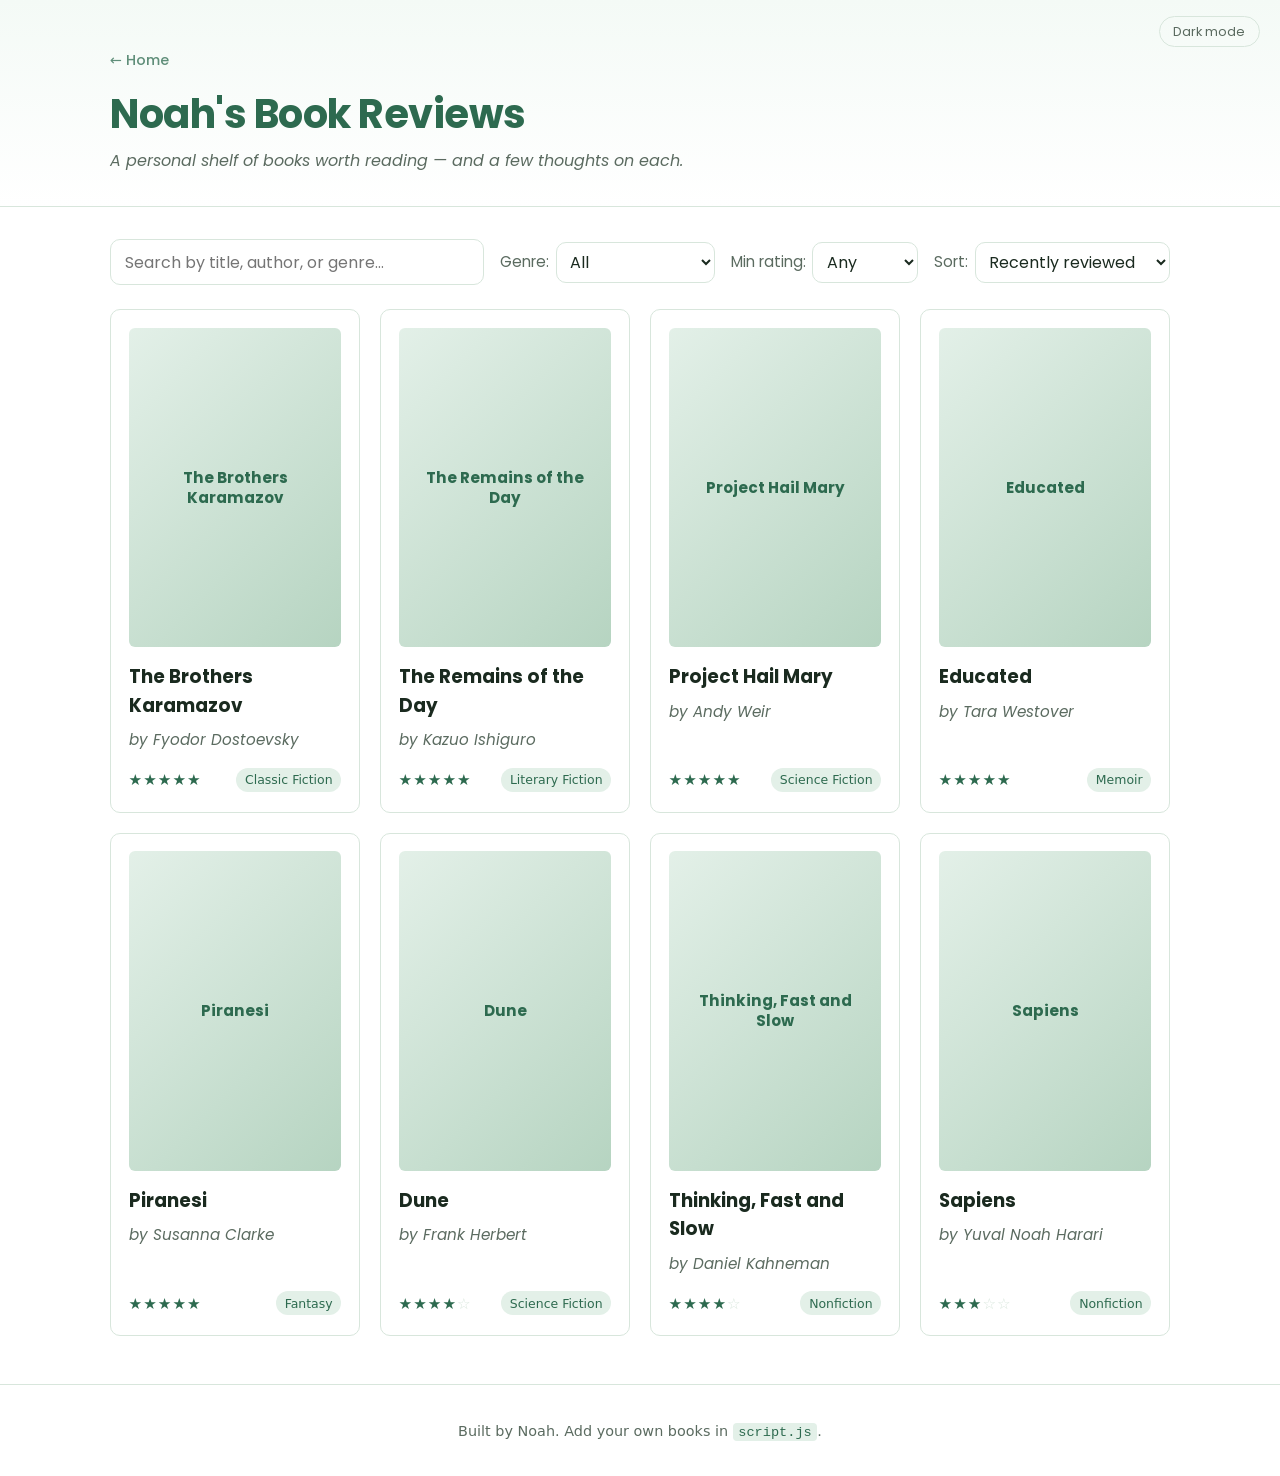
==== library.html @ 859ec6d1 "Add light/dark mode toggle - Dark colour scheme using CSS custom properties on html[data-theme="dark" ====
<!DOCTYPE html>
<html lang="en">
<head>
  <meta charset="UTF-8" />
  <meta name="viewport" content="width=device-width, initial-scale=1.0" />
  <title>Noah's Book Reviews</title>
  <script>
    (function(){
      var t=localStorage.getItem('theme')||(window.matchMedia('(prefers-color-scheme: dark)').matches?'dark':'light');
      document.documentElement.setAttribute('data-theme',t);
    })();
  </script>
  <link rel="preconnect" href="https://fonts.googleapis.com" />
  <link rel="preconnect" href="https://fonts.gstatic.com" crossorigin />
  <link rel="stylesheet" href="https://fonts.googleapis.com/css2?family=Poppins:wght@300;400;500;600;700&display=swap" />
  <link rel="stylesheet" href="styles.css" />
</head>
<body>
  <header class="site-header">
    <div class="container">
      <a href="index.html" class="home-link" aria-label="Back to home">&larr; Home</a>
      <button id="theme-toggle" class="theme-toggle" aria-label="Switch to dark mode">Dark mode</button>
      <h1 class="site-title"><a href="index.html">Noah's Book Reviews</a></h1>
      <p class="site-tagline">A personal shelf of books worth reading — and a few thoughts on each.</p>
    </div>
  </header>

  <main class="container" id="library-view">
    <section class="controls">
      <input
        type="search"
        id="search"
        class="search-input"
        placeholder="Search by title, author, or genre…"
        aria-label="Search books"
      />
      <div class="filter-group">
        <label for="genre-filter">Genre:</label>
        <select id="genre-filter" aria-label="Filter by genre">
          <option value="">All</option>
        </select>
      </div>
      <div class="filter-group">
        <label for="rating-filter">Min rating:</label>
        <select id="rating-filter" aria-label="Filter by minimum rating">
          <option value="0">Any</option>
          <option value="3">3+ stars</option>
          <option value="4">4+ stars</option>
          <option value="5">5 stars</option>
        </select>
      </div>
      <div class="filter-group">
        <label for="sort">Sort:</label>
        <select id="sort" aria-label="Sort books">
          <option value="recent">Recently reviewed</option>
          <option value="rating-desc">Rating (high to low)</option>
          <option value="rating-asc">Rating (low to high)</option>
          <option value="title">Title (A–Z)</option>
          <option value="author">Author (A–Z)</option>
        </select>
      </div>
    </section>

    <section id="book-grid" class="book-grid" aria-live="polite"></section>

    <p id="empty-state" class="empty-state" hidden>No books match your filters.</p>
  </main>

  <main class="container article-view" id="article-view" hidden>
    <nav class="article-nav-top" aria-label="Article navigation">
      <a href="#" class="back-link" id="back-link">&larr; Back to all reviews</a>
    </nav>
    <article id="article-body" class="article"></article>
    <nav class="article-nav-bottom" aria-label="More reviews">
      <a href="#" class="nav-button" id="prev-link" hidden>&larr; <span></span></a>
      <a href="#" class="nav-button center" id="library-link">All reviews</a>
      <a href="#" class="nav-button" id="next-link" hidden><span></span> &rarr;</a>
    </nav>
  </main>

  <div id="modal" class="modal" hidden aria-hidden="true" role="dialog" aria-modal="true" aria-labelledby="modal-title">
    <div class="modal-backdrop" data-close></div>
    <article class="modal-content">
      <button class="modal-close" data-close aria-label="Close">&times;</button>
      <div id="modal-body"></div>
    </article>
  </div>

  <footer class="site-footer">
    <div class="container">
      <p>Built by Noah. Add your own books in <code>script.js</code>.</p>
    </div>
  </footer>

  <script src="script.js"></script>
  <script src="theme.js"></script>
</body>
</html>
---- styles.css ----
:root {
  --bg: #ffffff;
  --surface: #ffffff;
  --text: #1a2a1f;
  --text-muted: #5b6b60;
  --accent: #2d6a4f;
  --accent-soft: #e3f0e8;
  --border: #d8e6dc;
  --shadow: 0 4px 18px rgba(26, 42, 31, 0.08);
  --star: #2d6a4f;
  --star-empty: #d8e6dc;
  --radius: 10px;
}

html[data-theme="dark"] {
  --bg: #111815;
  --surface: #1a2520;
  --text: #e2ede6;
  --text-muted: #7a9e87;
  --accent: #52b788;
  --accent-soft: #1a3326;
  --border: #2c3d32;
  --shadow: 0 4px 18px rgba(0, 0, 0, 0.4);
  --star: #52b788;
  --star-empty: #2c3d32;
}

* { box-sizing: border-box; }

/* Smooth colour transitions when toggling theme */
body, .site-header, .book-card, .book-cover, .modal-content,
.search-input, .filter-group select, .nav-button, .genre-tag,
.back-link, .article-content, .pull-quote, .favorite-quote {
  transition: background-color 0.25s ease, border-color 0.25s ease, color 0.2s ease;
}

html, body {
  margin: 0;
  padding: 0;
  background: var(--bg);
  color: var(--text);
  font-family: 'Poppins', -apple-system, system-ui, sans-serif;
  line-height: 1.55;
  overflow-x: hidden;
  -webkit-text-size-adjust: 100%;
}

.container {
  max-width: 1100px;
  margin: 0 auto;
  padding: 0 1.25rem;
}

.site-header {
  padding: 3rem 0 2rem;
  border-bottom: 1px solid var(--border);
  background: linear-gradient(180deg, #f4faf6 0%, var(--bg) 100%);
  position: relative;
}
html[data-theme="dark"] .site-header {
  background: linear-gradient(180deg, #141f17 0%, var(--bg) 100%);
}

.theme-toggle {
  position: absolute;
  top: 1rem;
  right: 1.25rem;
  padding: 0.35rem 0.85rem;
  border-radius: 999px;
  border: 1.5px solid var(--border);
  background: transparent;
  color: var(--text-muted);
  font-size: 0.8rem;
  font-family: inherit;
  cursor: pointer;
  transition: border-color 0.15s ease, color 0.15s ease, background 0.15s ease;
  white-space: nowrap;
}
.theme-toggle:hover {
  border-color: var(--accent);
  color: var(--accent);
}

.home-link {
  display: inline-block;
  color: var(--accent);
  text-decoration: none;
  font-size: 0.9rem;
  font-weight: 500;
  margin-bottom: 0.75rem;
  opacity: 0.75;
  transition: opacity 0.15s ease;
}
.home-link:hover { opacity: 1; }

.site-title {
  margin: 0 0 0.25rem;
  font-size: 2.5rem;
  letter-spacing: -0.5px;
  color: var(--accent);
}
.site-title a {
  color: inherit;
  text-decoration: none;
}

.site-tagline {
  margin: 0;
  color: var(--text-muted);
  font-style: italic;
}

.controls {
  display: flex;
  flex-wrap: wrap;
  gap: 0.75rem 1rem;
  align-items: center;
  margin: 2rem 0 1.5rem;
}

.search-input {
  flex: 1 1 260px;
  padding: 0.6rem 0.85rem;
  border: 1px solid var(--border);
  border-radius: var(--radius);
  font-size: 1rem;
  font-family: inherit;
  background: var(--surface);
}
.search-input:focus {
  outline: none;
  border-color: var(--accent);
  box-shadow: 0 0 0 3px var(--accent-soft);
}

.filter-group {
  display: flex;
  align-items: center;
  gap: 0.4rem;
  font-size: 0.95rem;
  color: var(--text-muted);
}

.filter-group select {
  padding: 0.45rem 0.6rem;
  border: 1px solid var(--border);
  border-radius: var(--radius);
  background: var(--surface);
  font-family: inherit;
  font-size: 1rem;
  color: var(--text);
}

.book-grid {
  display: grid;
  grid-template-columns: repeat(auto-fill, minmax(240px, 1fr));
  gap: 1.25rem;
  padding-bottom: 3rem;
}

.book-card {
  background: var(--surface);
  border: 1px solid var(--border);
  border-radius: var(--radius);
  padding: 1.1rem 1.1rem 1.25rem;
  cursor: pointer;
  transition: transform 0.15s ease, box-shadow 0.15s ease, border-color 0.15s ease;
  display: flex;
  flex-direction: column;
  gap: 0.5rem;
}
.book-card:hover {
  transform: translateY(-3px);
  box-shadow: var(--shadow);
  border-color: #b6d4c1;
}

html[data-theme="dark"] .book-cover {
  background: linear-gradient(135deg, #1a3326 0%, #2a4a38 100%);
}

.book-cover {
  background: linear-gradient(135deg, #e3f0e8 0%, #b6d4c1 100%);
  border-radius: 6px;
  aspect-ratio: 2 / 3;
  display: flex;
  align-items: center;
  justify-content: center;
  text-align: center;
  padding: 0.75rem;
  color: var(--accent);
  font-weight: bold;
  font-size: 0.95rem;
  margin-bottom: 0.5rem;
  line-height: 1.3;
  overflow: hidden;
}

.book-title {
  margin: 0;
  font-size: 1.15rem;
  color: var(--text);
}

.book-author {
  margin: 0;
  color: var(--text-muted);
  font-style: italic;
  font-size: 0.95rem;
}

.book-meta {
  display: flex;
  justify-content: space-between;
  align-items: center;
  margin-top: auto;
  padding-top: 0.5rem;
  font-size: 0.85rem;
  color: var(--text-muted);
}

.stars { letter-spacing: 1px; font-size: 0.95rem; }
.stars .filled { color: var(--star); }
.stars .empty { color: var(--star-empty); }

.genre-tag {
  background: var(--accent-soft);
  color: var(--accent);
  padding: 0.15rem 0.55rem;
  border-radius: 999px;
  font-size: 0.78rem;
  font-family: -apple-system, system-ui, sans-serif;
}

.empty-state {
  text-align: center;
  color: var(--text-muted);
  padding: 3rem 1rem;
  font-style: italic;
}

.modal {
  position: fixed;
  inset: 0;
  display: flex;
  align-items: center;
  justify-content: center;
  z-index: 100;
  padding: 1.5rem;
}
.modal[hidden] { display: none; }

.modal-backdrop {
  position: absolute;
  inset: 0;
  background: rgba(20, 18, 14, 0.55);
  backdrop-filter: blur(2px);
}
html[data-theme="dark"] .modal-backdrop {
  background: rgba(0, 0, 0, 0.72);
}

.modal-content {
  position: relative;
  background: var(--surface);
  border-radius: var(--radius);
  max-width: 640px;
  width: 100%;
  max-height: 90vh;
  overflow-y: auto;
  padding: 2rem 2rem 2.25rem;
  box-shadow: 0 20px 60px rgba(0,0,0,0.25);
  animation: pop 0.18s ease-out;
}

@keyframes pop {
  from { transform: scale(0.96); opacity: 0; }
  to   { transform: scale(1);    opacity: 1; }
}

.modal-close {
  position: absolute;
  top: 0.5rem;
  right: 0.75rem;
  background: none;
  border: none;
  font-size: 2rem;
  line-height: 1;
  color: var(--text-muted);
  cursor: pointer;
  padding: 0.25rem 0.5rem;
}
.modal-close:hover { color: var(--accent); }

.modal h2 {
  margin: 0 0 0.25rem;
  color: var(--accent);
  font-size: 1.7rem;
}
.modal .author {
  color: var(--text-muted);
  font-style: italic;
  margin: 0 0 1rem;
}

.review-meta {
  display: flex;
  flex-wrap: wrap;
  gap: 0.75rem 1.25rem;
  font-size: 0.9rem;
  color: var(--text-muted);
  border-top: 1px solid var(--border);
  border-bottom: 1px solid var(--border);
  padding: 0.75rem 0;
  margin: 1rem 0 1.25rem;
  font-family: -apple-system, system-ui, sans-serif;
}

.review-text {
  font-size: 1.02rem;
  white-space: pre-wrap;
}

.review-text p { margin: 0 0 1em; }

.favorite-quote {
  border-left: 3px solid var(--accent);
  background: var(--accent-soft);
  padding: 0.75rem 1rem;
  margin: 1.25rem 0 0.5rem;
  font-style: italic;
  color: #1f4030;
  border-radius: 0 6px 6px 0;
}
html[data-theme="dark"] .favorite-quote { color: #a8cdb8; }

/* ---- Article view (Medium-style) ---- */
.article-view {
  max-width: 720px;
  padding-top: 1.5rem;
  padding-bottom: 4rem;
}

.article-nav-top {
  margin-bottom: 2rem;
}

.back-link {
  color: var(--accent);
  text-decoration: none;
  font-size: 0.95rem;
  font-weight: 500;
  display: inline-flex;
  align-items: center;
  gap: 0.35rem;
  padding: 0.4rem 0;
  transition: opacity 0.15s ease;
}
.back-link:hover { opacity: 0.7; }

.article header { margin-bottom: 2rem; }

.article h1 {
  font-size: 2.4rem;
  line-height: 1.2;
  margin: 0 0 0.5rem;
  color: var(--text);
  letter-spacing: -0.5px;
  font-weight: 600;
}

.article .article-author {
  font-size: 1.15rem;
  color: var(--text-muted);
  margin: 0 0 1.25rem;
  font-style: italic;
}

.article-meta-row {
  display: flex;
  flex-wrap: wrap;
  align-items: center;
  gap: 0.75rem 1.25rem;
  padding: 1rem 0;
  border-top: 1px solid var(--border);
  border-bottom: 1px solid var(--border);
  font-size: 0.9rem;
  color: var(--text-muted);
}

.article-meta-row .stars { font-size: 1.1rem; }

.article-content {
  font-size: 1.18rem;
  line-height: 1.75;
  color: #2a3a30;
  margin-top: 2rem;
}
html[data-theme="dark"] .article-content { color: #c8ddd0; }

.article-content p { margin: 0 0 1.5em; }

.article-content h2 {
  font-size: 1.55rem;
  margin: 2.25rem 0 1rem;
  color: var(--text);
  font-weight: 600;
  letter-spacing: -0.25px;
}

.article-content h3 {
  font-size: 1.2rem;
  margin: 1.75rem 0 0.75rem;
  color: var(--text);
  font-weight: 600;
}

.article-content blockquote {
  border-left: 4px solid var(--accent);
  margin: 1.75rem 0;
  padding: 0.25rem 0 0.25rem 1.25rem;
  color: var(--text);
  font-style: italic;
  font-size: 1.25rem;
  line-height: 1.55;
}

.pull-quote {
  border-left: 4px solid var(--accent);
  background: var(--accent-soft);
  padding: 1.25rem 1.5rem;
  margin: 2rem 0;
  font-style: italic;
  color: #1f4030;
  border-radius: 0 6px 6px 0;
  font-size: 1.15rem;
  line-height: 1.6;
}
html[data-theme="dark"] .pull-quote { color: #a8cdb8; }
.pull-quote .quote-label {
  display: block;
  font-style: normal;
  font-size: 0.75rem;
  letter-spacing: 1.5px;
  text-transform: uppercase;
  color: var(--accent);
  margin-bottom: 0.5rem;
  font-weight: 600;
}

.article-nav-bottom {
  display: grid;
  grid-template-columns: 1fr auto 1fr;
  gap: 0.75rem;
  margin-top: 3rem;
  padding-top: 2rem;
  border-top: 1px solid var(--border);
  align-items: stretch;
}

.nav-button {
  display: flex;
  align-items: center;
  gap: 0.4rem;
  padding: 0.85rem 1rem;
  border: 1px solid var(--border);
  border-radius: var(--radius);
  text-decoration: none;
  color: var(--text);
  font-size: 0.95rem;
  background: var(--surface);
  transition: border-color 0.15s ease, color 0.15s ease, background 0.15s ease;
  min-width: 0;
}
.nav-button:hover {
  border-color: var(--accent);
  color: var(--accent);
}
.nav-button span {
  overflow: hidden;
  text-overflow: ellipsis;
  white-space: nowrap;
}
.nav-button.center {
  background: var(--accent);
  color: #fff;
  border-color: var(--accent);
  font-weight: 500;
  justify-content: center;
}
.nav-button.center:hover { opacity: 0.9; color: #fff; }
.nav-button:last-child { justify-content: flex-end; text-align: right; }

/* ---- Mobile (single consolidated block) ---- */
@media (max-width: 700px) {
  .container { padding: 0 1rem; }

  /* Header */
  .site-header { padding: 1.75rem 0 1.25rem; }
  .site-title { font-size: 1.7rem; }
  .site-tagline { font-size: 0.95rem; }
  .home-link {
    padding: 0.5rem 0;
    font-size: 0.95rem;
    margin-bottom: 0.5rem;
  }

  /* Controls — stack search full-width, filters in a 2-col grid */
  .controls {
    margin: 1.25rem 0 1.25rem;
    gap: 0.6rem;
  }
  .search-input {
    flex: 1 1 100%;
    padding: 0.75rem 0.9rem;
    font-size: 1rem;
  }
  .filter-group {
    flex: 1 1 calc(50% - 0.3rem);
    justify-content: space-between;
    font-size: 0.85rem;
  }
  .filter-group select {
    flex: 1;
    min-width: 0;
    padding: 0.65rem 0.5rem;
    font-size: 1rem;
  }

  /* Book grid: 2 columns on phones */
  .book-grid {
    grid-template-columns: repeat(2, 1fr);
    gap: 0.85rem;
    padding-bottom: 2rem;
  }
  .book-card {
    padding: 0.75rem 0.75rem 0.9rem;
    gap: 0.35rem;
  }
  .book-cover {
    font-size: 0.78rem;
    padding: 0.5rem;
    margin-bottom: 0.35rem;
  }
  .book-title { font-size: 0.95rem; line-height: 1.25; }
  .book-author { font-size: 0.82rem; }
  .book-meta {
    flex-direction: column;
    align-items: flex-start;
    gap: 0.35rem;
    font-size: 0.78rem;
  }
  .stars { font-size: 0.85rem; }
  .genre-tag { font-size: 0.7rem; }

  /* Modal */
  .modal { padding: 0.75rem; }
  .modal-content {
    padding: 1.5rem 1.1rem 1.75rem;
    max-height: 92vh;
    border-radius: 12px;
  }
  .modal h2 { font-size: 1.4rem; }
  .modal-close {
    font-size: 2rem;
    padding: 0.5rem 0.75rem;
    top: 0.25rem;
    right: 0.5rem;
    min-width: 44px;
    min-height: 44px;
  }
  .review-meta {
    gap: 0.4rem 1rem;
    font-size: 0.85rem;
  }
  .full-breakdown-btn {
    display: block;
    width: 100%;
    text-align: center;
    padding: 0.85rem 1rem;
  }

  /* Article view */
  .article-view { padding-top: 1rem; padding-bottom: 2.5rem; }
  .article-nav-top { margin-bottom: 1.25rem; }
  .back-link { padding: 0.6rem 0; font-size: 1rem; }
  .article header { margin-bottom: 1.5rem; }
  .article h1 { font-size: 1.8rem; }
  .article .article-author { font-size: 1rem; margin-bottom: 1rem; }
  .article-meta-row {
    font-size: 0.85rem;
    gap: 0.5rem 1rem;
    padding: 0.75rem 0;
  }
  .article-content {
    font-size: 1.05rem;
    line-height: 1.7;
    margin-top: 1.5rem;
  }
  .article-content h2 { font-size: 1.3rem; margin: 1.75rem 0 0.75rem; }
  .article-content h3 { font-size: 1.1rem; }
  .article-content blockquote { font-size: 1.1rem; padding-left: 1rem; }
  .pull-quote { font-size: 1rem; padding: 1rem 1.1rem; }
  .article-nav-bottom {
    grid-template-columns: 1fr;
    margin-top: 2rem;
    padding-top: 1.5rem;
  }
  .nav-button {
    padding: 0.95rem 1rem;
    font-size: 0.95rem;
  }
  .nav-button:last-child { justify-content: flex-start; text-align: left; }
}

/* Very small screens — single book column */
@media (max-width: 380px) {
  .book-grid { grid-template-columns: 1fr; }
  .filter-group { flex: 1 1 100%; }
}

/* ---- Modal "See full breakdown" button ---- */
.full-breakdown-btn {
  display: inline-block;
  margin-top: 1.5rem;
  padding: 0.7rem 1.4rem;
  background: var(--accent);
  color: #fff;
  text-decoration: none;
  border-radius: var(--radius);
  font-size: 0.95rem;
  font-weight: 500;
  border: none;
  cursor: pointer;
  font-family: inherit;
  transition: opacity 0.15s ease;
}
.full-breakdown-btn:hover { opacity: 0.88; }

.site-footer {
  border-top: 1px solid var(--border);
  padding: 1.25rem 0;
  color: var(--text-muted);
  font-size: 0.9rem;
  text-align: center;
  font-family: -apple-system, system-ui, sans-serif;
}
.site-footer code {
  background: var(--accent-soft);
  color: var(--accent);
  padding: 0.1rem 0.35rem;
  border-radius: 4px;
  font-size: 0.85rem;
}
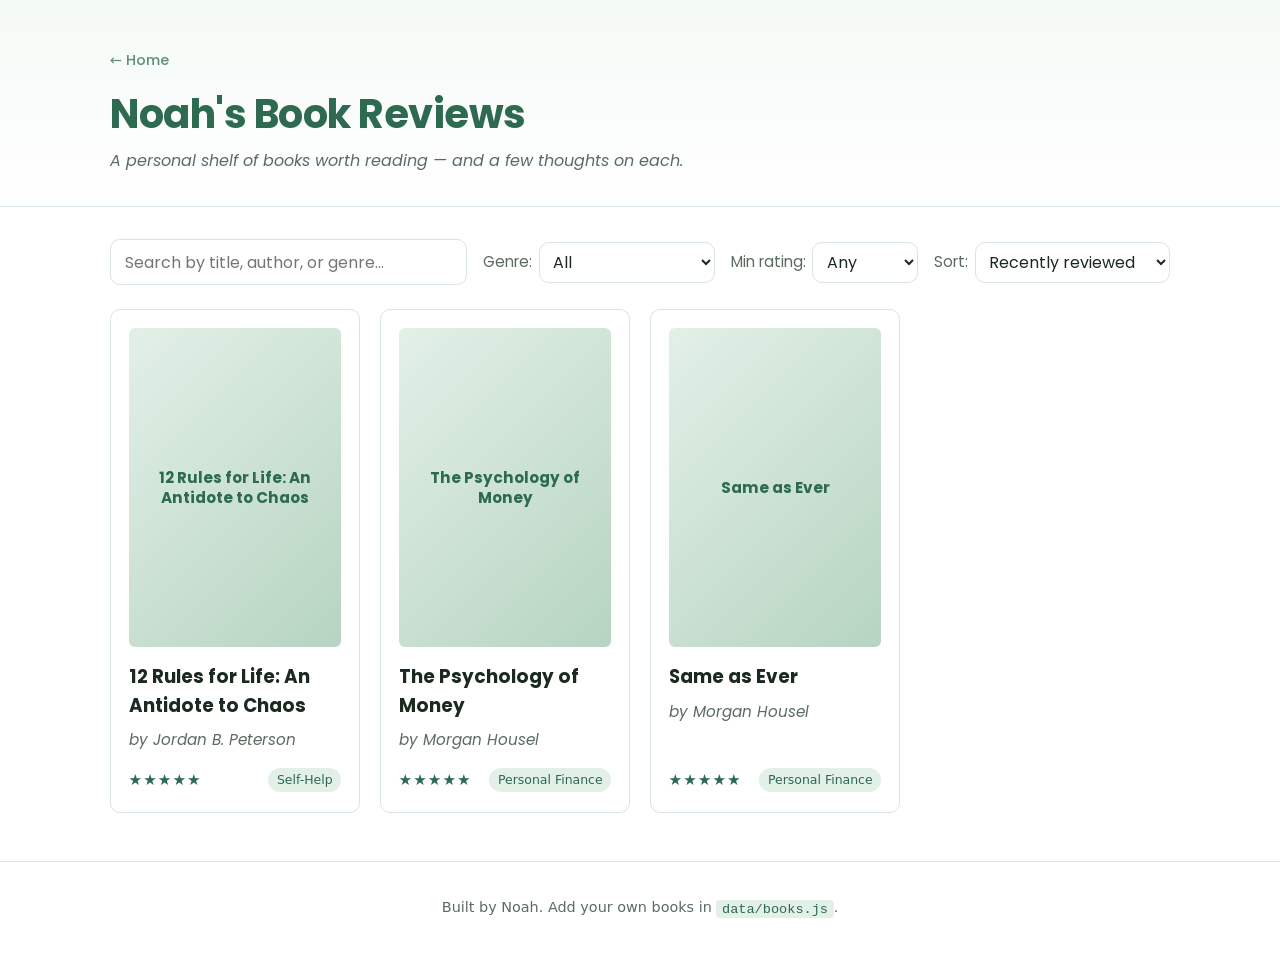
==== commit ff7e9c70: "Tidy directory: assets/, data/, js/ Move CSS into assets/, data arrays into data/, JS logic into js/" ====
--- a/library.html
+++ b/library.html
@@ -4,22 +4,15 @@
   <meta charset="UTF-8" />
   <meta name="viewport" content="width=device-width, initial-scale=1.0" />
   <title>Noah's Book Reviews</title>
-  <script>
-    (function(){
-      var t=localStorage.getItem('theme')||(window.matchMedia('(prefers-color-scheme: dark)').matches?'dark':'light');
-      document.documentElement.setAttribute('data-theme',t);
-    })();
-  </script>
   <link rel="preconnect" href="https://fonts.googleapis.com" />
   <link rel="preconnect" href="https://fonts.gstatic.com" crossorigin />
   <link rel="stylesheet" href="https://fonts.googleapis.com/css2?family=Poppins:wght@300;400;500;600;700&display=swap" />
-  <link rel="stylesheet" href="styles.css" />
+  <link rel="stylesheet" href="assets/styles.css" />
 </head>
 <body>
   <header class="site-header">
     <div class="container">
       <a href="index.html" class="home-link" aria-label="Back to home">&larr; Home</a>
-      <button id="theme-toggle" class="theme-toggle" aria-label="Switch to dark mode">Dark mode</button>
       <h1 class="site-title"><a href="index.html">Noah's Book Reviews</a></h1>
       <p class="site-tagline">A personal shelf of books worth reading — and a few thoughts on each.</p>
     </div>
@@ -88,11 +81,11 @@
 
   <footer class="site-footer">
     <div class="container">
-      <p>Built by Noah. Add your own books in <code>script.js</code>.</p>
+      <p>Built by Noah. Add your own books in <code>data/books.js</code>.</p>
     </div>
   </footer>
 
-  <script src="script.js"></script>
-  <script src="theme.js"></script>
+  <script src="data/books.js"></script>
+  <script src="js/library.js"></script>
 </body>
 </html>
--- a/assets/styles.css
+++ b/assets/styles.css
@@ -0,0 +1,615 @@
+:root {
+  --bg: #ffffff;
+  --surface: #ffffff;
+  --text: #1a2a1f;
+  --text-muted: #5b6b60;
+  --accent: #2d6a4f;
+  --accent-soft: #e3f0e8;
+  --border: #d8e6dc;
+  --shadow: 0 4px 18px rgba(26, 42, 31, 0.08);
+  --star: #2d6a4f;
+  --star-empty: #d8e6dc;
+  --radius: 10px;
+}
+
+* { box-sizing: border-box; }
+
+html, body {
+  margin: 0;
+  padding: 0;
+  background: var(--bg);
+  color: var(--text);
+  font-family: 'Poppins', -apple-system, system-ui, sans-serif;
+  line-height: 1.55;
+  overflow-x: hidden;
+  -webkit-text-size-adjust: 100%;
+}
+
+.container {
+  max-width: 1100px;
+  margin: 0 auto;
+  padding: 0 1.25rem;
+}
+
+.site-header {
+  padding: 3rem 0 2rem;
+  border-bottom: 1px solid var(--border);
+  background: linear-gradient(180deg, #f4faf6 0%, var(--bg) 100%);
+}
+
+.home-link {
+  display: inline-block;
+  color: var(--accent);
+  text-decoration: none;
+  font-size: 0.9rem;
+  font-weight: 500;
+  margin-bottom: 0.75rem;
+  opacity: 0.75;
+  transition: opacity 0.15s ease;
+}
+.home-link:hover { opacity: 1; }
+
+.site-title {
+  margin: 0 0 0.25rem;
+  font-size: 2.5rem;
+  letter-spacing: -0.5px;
+  color: var(--accent);
+}
+.site-title a {
+  color: inherit;
+  text-decoration: none;
+}
+
+.site-tagline {
+  margin: 0;
+  color: var(--text-muted);
+  font-style: italic;
+}
+
+.controls {
+  display: flex;
+  flex-wrap: wrap;
+  gap: 0.75rem 1rem;
+  align-items: center;
+  margin: 2rem 0 1.5rem;
+}
+
+.search-input {
+  flex: 1 1 260px;
+  padding: 0.6rem 0.85rem;
+  border: 1px solid var(--border);
+  border-radius: var(--radius);
+  font-size: 1rem;
+  font-family: inherit;
+  background: var(--surface);
+}
+.search-input:focus {
+  outline: none;
+  border-color: var(--accent);
+  box-shadow: 0 0 0 3px var(--accent-soft);
+}
+
+.filter-group {
+  display: flex;
+  align-items: center;
+  gap: 0.4rem;
+  font-size: 0.95rem;
+  color: var(--text-muted);
+}
+
+.filter-group select {
+  padding: 0.45rem 0.6rem;
+  border: 1px solid var(--border);
+  border-radius: var(--radius);
+  background: var(--surface);
+  font-family: inherit;
+  font-size: 1rem;
+  color: var(--text);
+}
+
+.book-grid {
+  display: grid;
+  grid-template-columns: repeat(auto-fill, minmax(240px, 1fr));
+  gap: 1.25rem;
+  padding-bottom: 3rem;
+}
+
+.book-card {
+  background: var(--surface);
+  border: 1px solid var(--border);
+  border-radius: var(--radius);
+  padding: 1.1rem 1.1rem 1.25rem;
+  cursor: pointer;
+  transition: transform 0.15s ease, box-shadow 0.15s ease, border-color 0.15s ease;
+  display: flex;
+  flex-direction: column;
+  gap: 0.5rem;
+}
+.book-card:hover {
+  transform: translateY(-3px);
+  box-shadow: var(--shadow);
+  border-color: #b6d4c1;
+}
+
+.book-cover {
+  background: linear-gradient(135deg, #e3f0e8 0%, #b6d4c1 100%);
+  border-radius: 6px;
+  aspect-ratio: 2 / 3;
+  display: flex;
+  align-items: center;
+  justify-content: center;
+  text-align: center;
+  padding: 0.75rem;
+  color: var(--accent);
+  font-weight: bold;
+  font-size: 0.95rem;
+  margin-bottom: 0.5rem;
+  line-height: 1.3;
+  overflow: hidden;
+}
+
+.book-title {
+  margin: 0;
+  font-size: 1.15rem;
+  color: var(--text);
+}
+
+.book-author {
+  margin: 0;
+  color: var(--text-muted);
+  font-style: italic;
+  font-size: 0.95rem;
+}
+
+.book-meta {
+  display: flex;
+  justify-content: space-between;
+  align-items: center;
+  margin-top: auto;
+  padding-top: 0.5rem;
+  font-size: 0.85rem;
+  color: var(--text-muted);
+}
+
+.stars { letter-spacing: 1px; font-size: 0.95rem; }
+.stars .filled { color: var(--star); }
+.stars .empty { color: var(--star-empty); }
+
+.genre-tag {
+  background: var(--accent-soft);
+  color: var(--accent);
+  padding: 0.15rem 0.55rem;
+  border-radius: 999px;
+  font-size: 0.78rem;
+  font-family: -apple-system, system-ui, sans-serif;
+}
+
+.empty-state {
+  text-align: center;
+  color: var(--text-muted);
+  padding: 3rem 1rem;
+  font-style: italic;
+}
+
+.modal {
+  position: fixed;
+  inset: 0;
+  display: flex;
+  align-items: center;
+  justify-content: center;
+  z-index: 100;
+  padding: 1.5rem;
+}
+.modal[hidden] { display: none; }
+
+.modal-backdrop {
+  position: absolute;
+  inset: 0;
+  background: rgba(20, 18, 14, 0.55);
+  backdrop-filter: blur(2px);
+}
+
+.modal-content {
+  position: relative;
+  background: var(--surface);
+  border-radius: var(--radius);
+  max-width: 640px;
+  width: 100%;
+  max-height: 90vh;
+  overflow-y: auto;
+  padding: 2rem 2rem 2.25rem;
+  box-shadow: 0 20px 60px rgba(0,0,0,0.25);
+  animation: pop 0.18s ease-out;
+}
+
+@keyframes pop {
+  from { transform: scale(0.96); opacity: 0; }
+  to   { transform: scale(1);    opacity: 1; }
+}
+
+.modal-close {
+  position: absolute;
+  top: 0.5rem;
+  right: 0.75rem;
+  background: none;
+  border: none;
+  font-size: 2rem;
+  line-height: 1;
+  color: var(--text-muted);
+  cursor: pointer;
+  padding: 0.25rem 0.5rem;
+}
+.modal-close:hover { color: var(--accent); }
+
+.modal h2 {
+  margin: 0 0 0.25rem;
+  color: var(--accent);
+  font-size: 1.7rem;
+}
+.modal .author {
+  color: var(--text-muted);
+  font-style: italic;
+  margin: 0 0 1rem;
+}
+
+.review-meta {
+  display: flex;
+  flex-wrap: wrap;
+  gap: 0.75rem 1.25rem;
+  font-size: 0.9rem;
+  color: var(--text-muted);
+  border-top: 1px solid var(--border);
+  border-bottom: 1px solid var(--border);
+  padding: 0.75rem 0;
+  margin: 1rem 0 1.25rem;
+  font-family: -apple-system, system-ui, sans-serif;
+}
+
+.review-text {
+  font-size: 1.02rem;
+  white-space: pre-wrap;
+}
+
+.review-text p { margin: 0 0 1em; }
+
+.favorite-quote {
+  border-left: 3px solid var(--accent);
+  background: var(--accent-soft);
+  padding: 0.75rem 1rem;
+  margin: 1.25rem 0 0.5rem;
+  font-style: italic;
+  color: #1f4030;
+  border-radius: 0 6px 6px 0;
+}
+
+/* ---- Article view (Medium-style) ---- */
+.article-view {
+  max-width: 720px;
+  padding-top: 1.5rem;
+  padding-bottom: 4rem;
+}
+
+.article-nav-top {
+  margin-bottom: 2rem;
+}
+
+.back-link {
+  color: var(--accent);
+  text-decoration: none;
+  font-size: 0.95rem;
+  font-weight: 500;
+  display: inline-flex;
+  align-items: center;
+  gap: 0.35rem;
+  padding: 0.4rem 0;
+  transition: opacity 0.15s ease;
+}
+.back-link:hover { opacity: 0.7; }
+
+.article header { margin-bottom: 2rem; }
+
+.article h1 {
+  font-size: 2.4rem;
+  line-height: 1.2;
+  margin: 0 0 0.5rem;
+  color: var(--text);
+  letter-spacing: -0.5px;
+  font-weight: 600;
+}
+
+.article .article-author {
+  font-size: 1.15rem;
+  color: var(--text-muted);
+  margin: 0 0 1.25rem;
+  font-style: italic;
+}
+
+.article-meta-row {
+  display: flex;
+  flex-wrap: wrap;
+  align-items: center;
+  gap: 0.75rem 1.25rem;
+  padding: 1rem 0;
+  border-top: 1px solid var(--border);
+  border-bottom: 1px solid var(--border);
+  font-size: 0.9rem;
+  color: var(--text-muted);
+}
+
+.article-meta-row .stars { font-size: 1.1rem; }
+
+.article-content {
+  font-size: 1.18rem;
+  line-height: 1.75;
+  color: #2a3a30;
+  margin-top: 2rem;
+}
+
+.article-content p { margin: 0 0 1.5em; }
+
+.article-content h2 {
+  font-size: 1.55rem;
+  margin: 2.25rem 0 1rem;
+  color: var(--text);
+  font-weight: 600;
+  letter-spacing: -0.25px;
+}
+
+.article-content h3 {
+  font-size: 1.2rem;
+  margin: 1.75rem 0 0.75rem;
+  color: var(--text);
+  font-weight: 600;
+}
+
+.article-content blockquote {
+  border-left: 4px solid var(--accent);
+  margin: 1.75rem 0;
+  padding: 0.25rem 0 0.25rem 1.25rem;
+  color: var(--text);
+  font-style: italic;
+  font-size: 1.25rem;
+  line-height: 1.55;
+}
+
+.pull-quote {
+  border-left: 4px solid var(--accent);
+  background: var(--accent-soft);
+  padding: 1.25rem 1.5rem;
+  margin: 2rem 0;
+  font-style: italic;
+  color: #1f4030;
+  border-radius: 0 6px 6px 0;
+  font-size: 1.15rem;
+  line-height: 1.6;
+}
+.pull-quote .quote-label {
+  display: block;
+  font-style: normal;
+  font-size: 0.75rem;
+  letter-spacing: 1.5px;
+  text-transform: uppercase;
+  color: var(--accent);
+  margin-bottom: 0.5rem;
+  font-weight: 600;
+}
+
+.article-nav-bottom {
+  display: grid;
+  grid-template-columns: 1fr auto 1fr;
+  gap: 0.75rem;
+  margin-top: 3rem;
+  padding-top: 2rem;
+  border-top: 1px solid var(--border);
+  align-items: stretch;
+}
+
+.nav-button {
+  display: flex;
+  align-items: center;
+  gap: 0.4rem;
+  padding: 0.85rem 1rem;
+  border: 1px solid var(--border);
+  border-radius: var(--radius);
+  text-decoration: none;
+  color: var(--text);
+  font-size: 0.95rem;
+  background: var(--surface);
+  transition: border-color 0.15s ease, color 0.15s ease, background 0.15s ease;
+  min-width: 0;
+}
+.nav-button:hover {
+  border-color: var(--accent);
+  color: var(--accent);
+}
+.nav-button span {
+  overflow: hidden;
+  text-overflow: ellipsis;
+  white-space: nowrap;
+}
+.nav-button.center {
+  background: var(--accent);
+  color: #fff;
+  border-color: var(--accent);
+  font-weight: 500;
+  justify-content: center;
+}
+.nav-button.center:hover { opacity: 0.9; color: #fff; }
+.nav-button:last-child { justify-content: flex-end; text-align: right; }
+
+/* ---- Mobile (single consolidated block) ---- */
+@media (max-width: 700px) {
+  .container { padding: 0 1rem; }
+
+  /* Header */
+  .site-header { padding: 1.75rem 0 1.25rem; }
+  .site-title { font-size: 1.7rem; }
+  .site-tagline { font-size: 0.95rem; }
+  .home-link {
+    padding: 0.5rem 0;
+    font-size: 0.95rem;
+    margin-bottom: 0.5rem;
+  }
+
+  /* Controls — stack search full-width, filters in a 2-col grid */
+  .controls {
+    margin: 1.25rem 0 1.25rem;
+    gap: 0.6rem;
+  }
+  .search-input {
+    flex: 1 1 100%;
+    padding: 0.75rem 0.9rem;
+    font-size: 1rem;
+  }
+  .filter-group {
+    flex: 1 1 calc(50% - 0.3rem);
+    justify-content: space-between;
+    font-size: 0.85rem;
+  }
+  .filter-group select {
+    flex: 1;
+    min-width: 0;
+    padding: 0.65rem 0.5rem;
+    font-size: 1rem;
+  }
+
+  /* Book grid: 2 columns on phones */
+  .book-grid {
+    grid-template-columns: repeat(2, 1fr);
+    gap: 0.85rem;
+    padding-bottom: 2rem;
+  }
+  .book-card {
+    padding: 0.75rem 0.75rem 0.9rem;
+    gap: 0.35rem;
+  }
+  .book-cover {
+    font-size: 0.78rem;
+    padding: 0.5rem;
+    margin-bottom: 0.35rem;
+  }
+  .book-title { font-size: 0.95rem; line-height: 1.25; }
+  .book-author { font-size: 0.82rem; }
+  .book-meta {
+    flex-direction: column;
+    align-items: flex-start;
+    gap: 0.35rem;
+    font-size: 0.78rem;
+  }
+  .stars { font-size: 0.85rem; }
+  .genre-tag { font-size: 0.7rem; }
+
+  /* Modal */
+  .modal { padding: 0.75rem; }
+  .modal-content {
+    padding: 1.5rem 1.1rem 1.75rem;
+    max-height: 92vh;
+    border-radius: 12px;
+  }
+  .modal h2 { font-size: 1.4rem; }
+  .modal-close {
+    font-size: 2rem;
+    padding: 0.5rem 0.75rem;
+    top: 0.25rem;
+    right: 0.5rem;
+    min-width: 44px;
+    min-height: 44px;
+  }
+  .review-meta {
+    gap: 0.4rem 1rem;
+    font-size: 0.85rem;
+  }
+  .full-breakdown-btn {
+    display: block;
+    width: 100%;
+    text-align: center;
+    padding: 0.85rem 1rem;
+  }
+
+  /* Article view */
+  .article-view { padding-top: 1rem; padding-bottom: 2.5rem; }
+  .article-nav-top { margin-bottom: 1.25rem; }
+  .back-link { padding: 0.6rem 0; font-size: 1rem; }
+  .article header { margin-bottom: 1.5rem; }
+  .article h1 { font-size: 1.8rem; }
+  .article .article-author { font-size: 1rem; margin-bottom: 1rem; }
+  .article-meta-row {
+    font-size: 0.85rem;
+    gap: 0.5rem 1rem;
+    padding: 0.75rem 0;
+  }
+  .article-content {
+    font-size: 1.05rem;
+    line-height: 1.7;
+    margin-top: 1.5rem;
+  }
+  .article-content h2 { font-size: 1.3rem; margin: 1.75rem 0 0.75rem; }
+  .article-content h3 { font-size: 1.1rem; }
+  .article-content blockquote { font-size: 1.1rem; padding-left: 1rem; }
+  .pull-quote { font-size: 1rem; padding: 1rem 1.1rem; }
+  .article-nav-bottom {
+    grid-template-columns: 1fr;
+    margin-top: 2rem;
+    padding-top: 1.5rem;
+  }
+  .nav-button {
+    padding: 0.95rem 1rem;
+    font-size: 0.95rem;
+  }
+  .nav-button:last-child { justify-content: flex-start; text-align: left; }
+}
+
+/* Very small screens — single book column */
+@media (max-width: 380px) {
+  .book-grid { grid-template-columns: 1fr; }
+  .filter-group { flex: 1 1 100%; }
+}
+
+/* ---- Modal "See full breakdown" button ---- */
+.full-breakdown-btn {
+  display: inline-block;
+  margin-top: 1.5rem;
+  padding: 0.7rem 1.4rem;
+  background: var(--accent);
+  color: #fff;
+  text-decoration: none;
+  border-radius: var(--radius);
+  font-size: 0.95rem;
+  font-weight: 500;
+  border: none;
+  cursor: pointer;
+  font-family: inherit;
+  transition: opacity 0.15s ease;
+}
+.full-breakdown-btn:hover { opacity: 0.88; }
+
+.site-footer {
+  border-top: 1px solid var(--border);
+  padding: 1.25rem 0;
+  color: var(--text-muted);
+  font-size: 0.9rem;
+  text-align: center;
+  font-family: -apple-system, system-ui, sans-serif;
+}
+.site-footer code {
+  background: var(--accent-soft);
+  color: var(--accent);
+  padding: 0.1rem 0.35rem;
+  border-radius: 4px;
+  font-size: 0.85rem;
+}
+
+/* Blog posts reuse .book-card but skip the tall cover and add an excerpt. */
+.post-card .post-cover {
+  aspect-ratio: auto;
+  padding: 1rem 0.9rem;
+  font-size: 1.05rem;
+  margin-bottom: 0.25rem;
+}
+.post-card .post-excerpt {
+  margin: 0.25rem 0 0.5rem;
+  color: var(--text-muted);
+  font-size: 0.92rem;
+  line-height: 1.5;
+}
+
